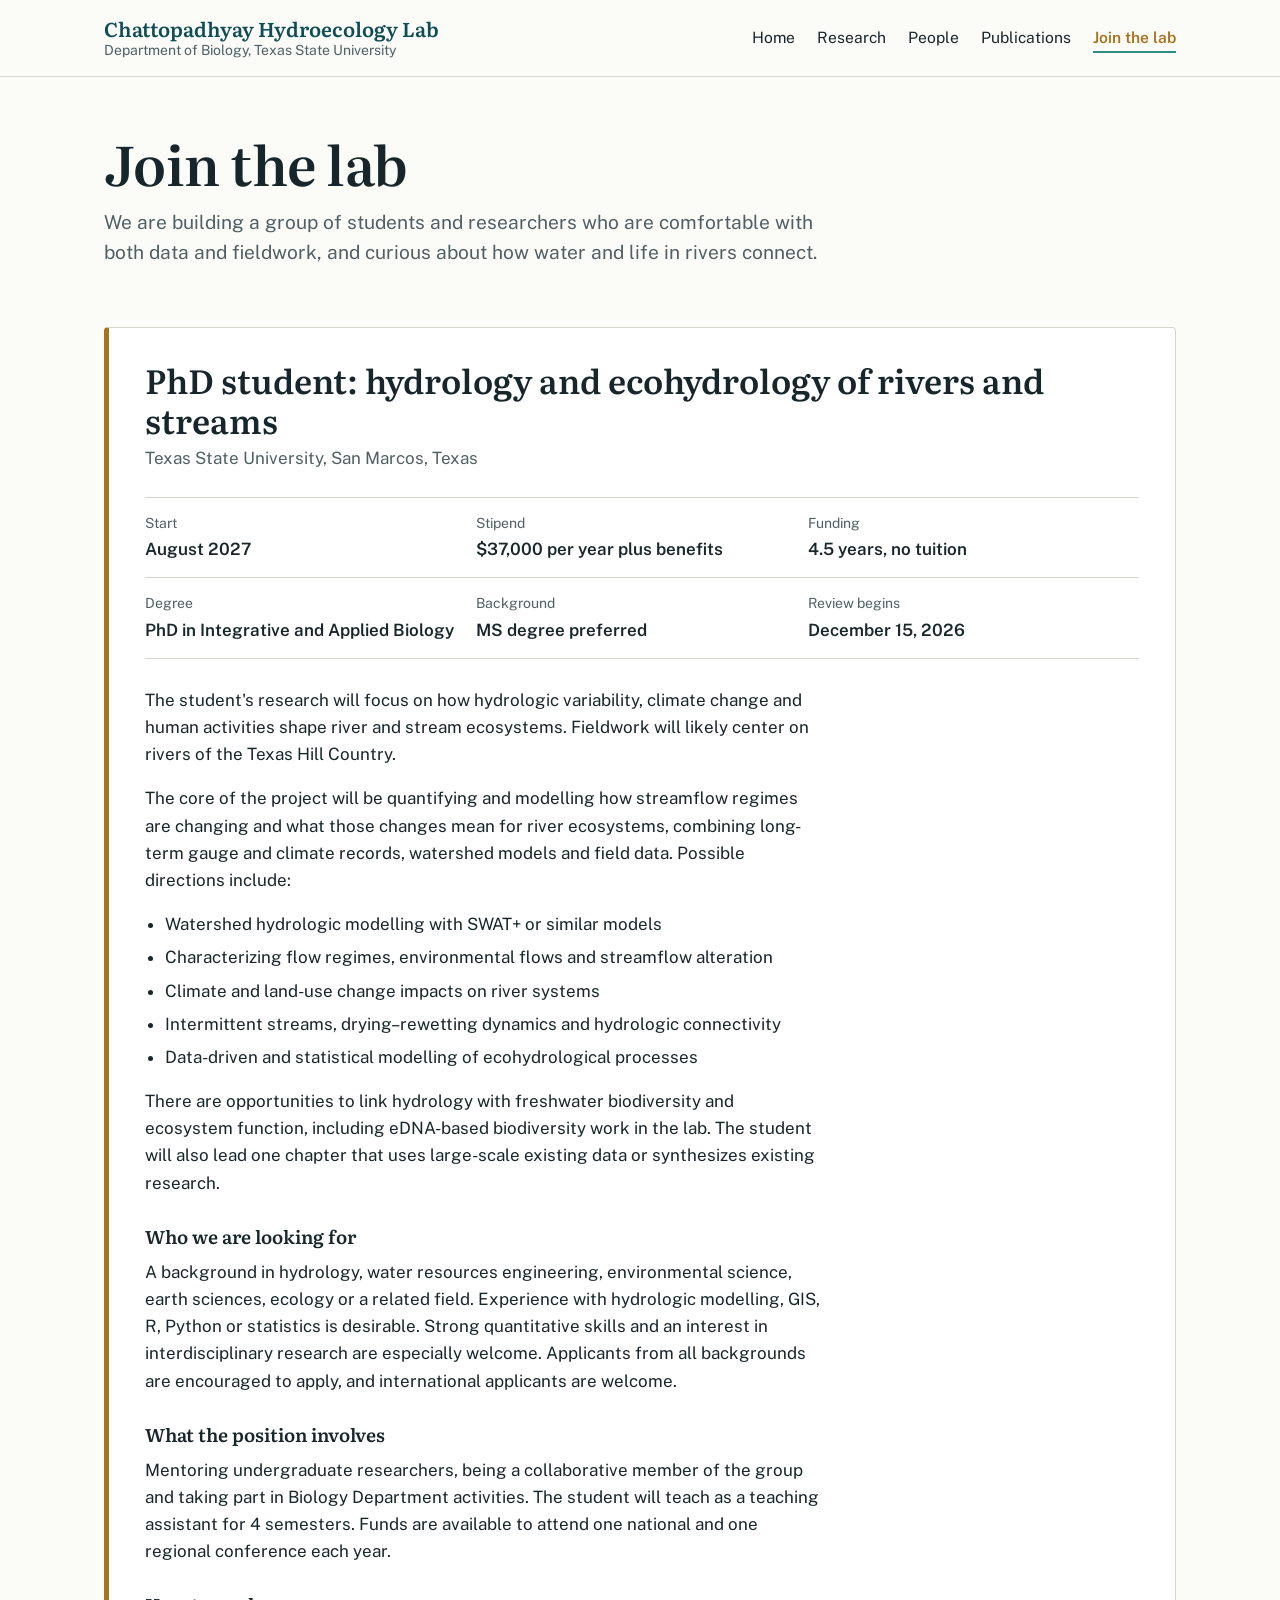
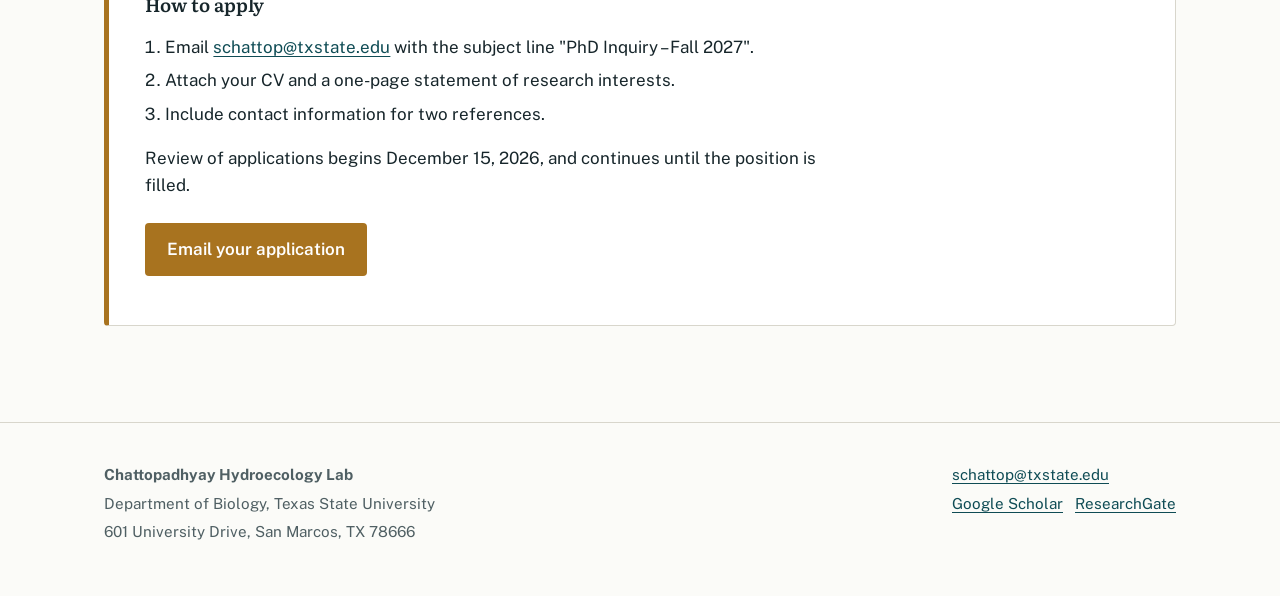
==== join.html @ 28f379bd "Rebuild as multi-page lab website for Texas State Co-Authored-By: Claude Opus 5.5 <noreply@anthropic" ====
<!doctype html>
<html lang="en">
<head>
<meta charset="utf-8">
<meta name="viewport" content="width=device-width, initial-scale=1">
<title>Join the lab | Chattopadhyay Hydroecology Lab</title>
<meta name="description" content="Funded PhD position in hydrology and ecohydrology at Texas State University, starting Fall 2027.">
<link rel="preconnect" href="https://fonts.googleapis.com">
<link rel="preconnect" href="https://fonts.gstatic.com" crossorigin>
<link href="https://fonts.googleapis.com/css2?family=Literata:opsz,wght@7..72,500;7..72,600&family=Public+Sans:wght@400;500;600&display=swap" rel="stylesheet">
<link rel="stylesheet" href="styles.css">
</head>
<body>
<a class="skip" href="#main">Skip to content</a>
<header class="site-header">
  <div class="wrap">
    <a class="wordmark" href="index.html"><strong>Chattopadhyay Hydroecology Lab</strong><span>Department of Biology, Texas State University</span></a>
    <nav aria-label="Main"><ul class="nav"><li><a href="index.html">Home</a></li><li><a href="research.html">Research</a></li><li><a href="people.html">People</a></li><li><a href="publications.html">Publications</a></li><li class="nav-join"><a href="join.html" aria-current="page">Join the lab</a></li></ul></nav>
  </div>
</header>
<main id="main">

<section class="page-head"><div class="wrap">
  <h1>Join the lab</h1>
  <p class="lede">We are building a group of students and researchers who are comfortable with both data and fieldwork, and curious about how water and life in rivers connect.</p>
</div></section>
<section class="section" style="padding-top:32px"><div class="wrap">
  <article class="position" id="phd-2027">
    <h2>PhD student: hydrology and ecohydrology of rivers and streams</h2>
    <p style="color:var(--muted);margin:0">Texas State University, San Marcos, Texas</p>
    <dl class="terms">
      <div><dt>Start</dt><dd>August 2027</dd></div>
      <div><dt>Stipend</dt><dd>$37,000 per year plus benefits</dd></div>
      <div><dt>Funding</dt><dd>4.5 years, no tuition</dd></div>
      <div><dt>Degree</dt><dd>PhD in Integrative and Applied Biology</dd></div>
      <div><dt>Background</dt><dd>MS degree preferred</dd></div>
      <div><dt>Review begins</dt><dd>December 15, 2026</dd></div>
    </dl>
    <div class="prose">
      <p>The student's research will focus on how hydrologic variability, climate change and human activities shape river and stream ecosystems. Fieldwork will likely center on rivers of the Texas Hill Country.</p>
      <p>The core of the project will be quantifying and modelling how streamflow regimes are changing and what those changes mean for river ecosystems, combining long-term gauge and climate records, watershed models and field data. Possible directions include:</p>
      <ul>
        <li>Watershed hydrologic modelling with SWAT+ or similar models</li>
        <li>Characterizing flow regimes, environmental flows and streamflow alteration</li>
        <li>Climate and land-use change impacts on river systems</li>
        <li>Intermittent streams, drying–rewetting dynamics and hydrologic connectivity</li>
        <li>Data-driven and statistical modelling of ecohydrological processes</li>
      </ul>
      <p>There are opportunities to link hydrology with freshwater biodiversity and ecosystem function, including eDNA-based biodiversity work in the lab. The student will also lead one chapter that uses large-scale existing data or synthesizes existing research.</p>
      <h3>Who we are looking for</h3>
      <p>A background in hydrology, water resources engineering, environmental science, earth sciences, ecology or a related field. Experience with hydrologic modelling, GIS, R, Python or statistics is desirable. Strong quantitative skills and an interest in interdisciplinary research are especially welcome. Applicants from all backgrounds are encouraged to apply, and international applicants are welcome.</p>
      <h3>What the position involves</h3>
      <p>Mentoring undergraduate researchers, being a collaborative member of the group and taking part in Biology Department activities. The student will teach as a teaching assistant for 4 semesters. Funds are available to attend one national and one regional conference each year.</p>
      <h3>How to apply</h3>
      <ol>
        <li>Email <a href="mailto:schattop@txstate.edu?subject=PhD%20Inquiry%20%E2%80%93%20Fall%202027">schattop@txstate.edu</a> with the subject line "PhD Inquiry – Fall 2027".</li>
        <li>Attach your CV and a one-page statement of research interests.</li>
        <li>Include contact information for two references.</li>
      </ol>
      <p>Review of applications begins December 15, 2026, and continues until the position is filled.</p>
      <p style="margin-top:24px"><a class="button" href="mailto:schattop@txstate.edu?subject=PhD%20Inquiry%20%E2%80%93%20Fall%202027">Email your application</a></p>
    </div>
  </article>
</div></section>

</main>
<footer class="site-footer">
  <div class="wrap">
    <div>
      <p><strong>Chattopadhyay Hydroecology Lab</strong></p>
      <p>Department of Biology, Texas State University</p>
      <p>601 University Drive, San Marcos, TX 78666</p>
    </div>
    <div>
      <p><a href="mailto:schattop@txstate.edu">schattop@txstate.edu</a></p>
      <p><a href="https://scholar.google.com/citations?user=seiX7_MAAAAJ&amp;hl=en">Google Scholar</a> &nbsp; <a href="https://www.researchgate.net/profile/Somsubhra-Chattopadhyay">ResearchGate</a></p>
    </div>
  </div>
</footer>
</body>
</html>
---- styles.css ----
:root {
  --paper: #fbfbf8;
  --ink: #17262b;
  --muted: #4f5f63;
  --river: #0f4c55;
  --jade: #2e8c80;
  --stone: #d8d6cc;
  --ochre: #a8731f;
  --wash: #eef3f1;
  --serif: "Literata", Georgia, serif;
  --sans: "Public Sans", system-ui, sans-serif;
  --wrap: 1120px;
}

* { box-sizing: border-box; }
html { -webkit-text-size-adjust: 100%; }
body {
  margin: 0;
  background: var(--paper);
  color: var(--ink);
  font: 400 1.0625rem/1.6 var(--sans);
}
img { max-width: 100%; display: block; }
a { color: var(--river); text-underline-offset: 3px; text-decoration-thickness: 1px; }
a:hover { color: var(--jade); }
:focus-visible { outline: 3px solid var(--jade); outline-offset: 3px; border-radius: 2px; }

.wrap { max-width: var(--wrap); margin: 0 auto; padding: 0 24px; }
.skip { position: absolute; left: -999px; }
.skip:focus { left: 16px; top: 12px; background: #fff; padding: 8px 12px; z-index: 10; }

/* Header */
.site-header { border-bottom: 1px solid var(--stone); }
.site-header .wrap { display: flex; align-items: center; justify-content: space-between; gap: 24px; min-height: 76px; flex-wrap: wrap; padding-top: 10px; padding-bottom: 10px; }
.wordmark { text-decoration: none; color: var(--ink); line-height: 1.15; }
.wordmark strong { display: block; font: 600 1.25rem/1.15 var(--serif); color: var(--river); }
.wordmark span { font-size: .875rem; color: var(--muted); }
.nav { display: flex; gap: 4px 22px; flex-wrap: wrap; list-style: none; margin: 0; padding: 0; }
.nav a { text-decoration: none; color: var(--ink); font-size: .975rem; padding: 4px 0; border-bottom: 2px solid transparent; }
.nav a:hover { color: var(--river); border-bottom-color: var(--stone); }
.nav a[aria-current="page"] { color: var(--river); border-bottom-color: var(--jade); }
.nav .nav-join a { color: var(--ochre); font-weight: 600; }

/* Type */
h1, h2, h3 { font-family: var(--serif); font-weight: 600; color: var(--ink); margin: 0; }
h1 { font-size: clamp(2.1rem, 4.4vw, 3.4rem); line-height: 1.12; letter-spacing: -0.01em; }
h2 { font-size: clamp(1.6rem, 2.6vw, 2.1rem); line-height: 1.2; }
h3 { font-size: 1.3rem; line-height: 1.3; }
p { margin: 0 0 1em; }
.lede { font-size: 1.2rem; line-height: 1.55; color: var(--muted); max-width: 60ch; }
.prose { max-width: 68ch; }

/* Hero */
.hero { padding: 64px 0 0; }
.hero h1 { max-width: 20ch; margin-bottom: 20px; }
.hydro { margin-top: 40px; position: relative; }
.hydro svg { width: 100%; height: auto; display: block; overflow: visible; }
.hydro .flow { fill: none; stroke: var(--river); stroke-width: 2.4; stroke-linejoin: round; }
.hydro .dry { fill: none; stroke: var(--ochre); stroke-width: 2.4; stroke-dasharray: 2 6; stroke-linecap: round; }
.hydro .bed { stroke: var(--stone); stroke-width: 1; }
.hydro text { font: 500 13px var(--sans); fill: var(--muted); }
.hydro .t-dry { fill: var(--ochre); }
.hydro-caption { font-size: .85rem; color: var(--muted); margin: 10px 0 0; }

@media (prefers-reduced-motion: no-preference) {
  .hydro .draw { stroke-dasharray: var(--len); stroke-dashoffset: var(--len); animation: draw 2.6s cubic-bezier(.4,.1,.3,1) forwards; }
  .hydro .draw.d2 { animation-delay: 1.9s; animation-duration: .9s; }
  .hydro .draw.d3 { animation-delay: 2.6s; animation-duration: 1.1s; }
  .hydro .dry { opacity: 0; animation: fade .6s 1.9s forwards; }
  @keyframes draw { to { stroke-dashoffset: 0; } }
  @keyframes fade { to { opacity: 1; } }
}

/* Sections */
.section { padding: 72px 0; }
.section + .section { border-top: 1px solid var(--stone); }
.section-head { display: grid; grid-template-columns: 1fr; gap: 12px; margin-bottom: 36px; }
.section-head p { color: var(--muted); max-width: 62ch; margin: 0; }

.themes { display: grid; grid-template-columns: repeat(2, minmax(0, 1fr)); gap: 40px 56px; }
.theme { border-top: 3px solid var(--river); padding-top: 18px; }
.theme:nth-child(2) { border-top-color: var(--ochre); }
.theme:nth-child(3) { border-top-color: var(--jade); }
.theme:nth-child(4) { border-top-color: var(--muted); }
.theme h3 { margin-bottom: 10px; }
.theme p { color: var(--muted); margin: 0; }
.theme ul { color: var(--muted); padding-left: 1.1em; margin: 12px 0 0; }
.theme li { margin-bottom: 4px; }

.feature { display: grid; grid-template-columns: 1.1fr 1fr; gap: 56px; align-items: start; }
.facts { list-style: none; margin: 0; padding: 0; border-top: 1px solid var(--stone); }
.facts li { padding: 14px 0; border-bottom: 1px solid var(--stone); display: grid; grid-template-columns: 9.5em 1fr; gap: 16px; }
.facts b { font-weight: 600; color: var(--river); }

.join-band { background: var(--river); color: #e9f2f0; }
.join-band .wrap { padding-top: 56px; padding-bottom: 56px; display: grid; grid-template-columns: 1.4fr 1fr; gap: 40px; align-items: center; }
.join-band h2 { color: #fff; margin-bottom: 12px; }
.join-band p { margin: 0; max-width: 56ch; }
.button { display: inline-block; background: var(--ochre); color: #fff; text-decoration: none; font-weight: 600; padding: 13px 22px; border-radius: 4px; }
.button:hover { background: #8f611a; color: #fff; }
.button.ghost { background: transparent; color: var(--river); border: 1.5px solid var(--river); }
.button.ghost:hover { background: var(--wash); color: var(--river); }
.join-band .actions { justify-self: end; }

/* People */
.person { display: grid; grid-template-columns: 220px 1fr; gap: 40px; padding: 40px 0; border-bottom: 1px solid var(--stone); }
.person:first-of-type { padding-top: 0; }
.person img, .person .placeholder { width: 220px; height: 220px; object-fit: cover; border-radius: 4px; }
.placeholder { background: var(--wash); display: grid; place-items: center; font: 600 3rem var(--serif); color: var(--jade); }
.person .role { color: var(--jade); font-weight: 600; margin: 4px 0 14px; }
.person .links { font-size: .95rem; }
.person .links a { margin-right: 16px; }
.mini-people { display: flex; gap: 36px; flex-wrap: wrap; }
.mini { display: flex; gap: 16px; align-items: center; text-decoration: none; color: var(--ink); }
.mini img, .mini .placeholder { width: 72px; height: 72px; border-radius: 50%; object-fit: cover; font-size: 1.4rem; }
.mini strong { display: block; }
.mini span { color: var(--muted); font-size: .95rem; }

/* Publications */
.pubs-year { display: grid; grid-template-columns: 6rem 1fr; gap: 24px; padding: 22px 0; border-top: 1px solid var(--stone); }
.pubs-year h2 { font-size: 1.4rem; color: var(--river); }
.pubs-year ol { list-style: none; margin: 0; padding: 0; }
.pubs-year li { margin-bottom: 16px; max-width: 78ch; }
.pubs-year li:last-child { margin-bottom: 0; }
.pubs-year .title { font-weight: 600; }
.pubs-year em { color: var(--muted); }
.me { text-decoration: underline; text-decoration-color: var(--jade); text-decoration-thickness: 2px; text-underline-offset: 3px; }

/* Join page */
.position { border: 1px solid var(--stone); border-left: 5px solid var(--ochre); background: #fff; padding: 32px 36px; border-radius: 4px; }
.position h2 { margin-bottom: 6px; }
.terms { display: grid; grid-template-columns: repeat(3, minmax(0, 1fr)); gap: 0; margin: 24px 0 28px; border-top: 1px solid var(--stone); }
.terms div { padding: 14px 16px 14px 0; border-bottom: 1px solid var(--stone); }
.terms dt { font-size: .875rem; color: var(--muted); }
.terms dd { margin: 2px 0 0; font-weight: 600; }
.position h3 { margin: 28px 0 10px; font-size: 1.15rem; }
.position ul, .position ol { padding-left: 1.2em; max-width: 70ch; }
.position li { margin-bottom: 6px; }

.page-head { padding: 56px 0 8px; }
.page-head h1 { margin-bottom: 14px; }

/* Footer */
.site-footer { border-top: 1px solid var(--stone); padding: 40px 0 48px; color: var(--muted); font-size: .95rem; margin-top: 24px; }
.site-footer .wrap { display: flex; justify-content: space-between; gap: 24px; flex-wrap: wrap; }
.site-footer p { margin: 0 0 4px; }

@media (max-width: 860px) {
  .themes, .feature, .join-band .wrap { grid-template-columns: 1fr; gap: 32px; }
  .join-band .actions { justify-self: start; }
  .person { grid-template-columns: 1fr; gap: 20px; }
  .person img, .person .placeholder { width: 160px; height: 160px; }
  .terms { grid-template-columns: 1fr 1fr; }
  .pubs-year { grid-template-columns: 1fr; gap: 8px; }
  .facts li { grid-template-columns: 1fr; gap: 2px; }
  .hydro text { font-size: 24px; }
  .hydro .flow, .hydro .dry { stroke-width: 3.5; }
}
@media (max-width: 520px) {
  body { font-size: 1rem; }
  .wrap { padding: 0 16px; }
  .hero { padding-top: 40px; }
  .section { padding: 52px 0; }
  .position { padding: 24px 20px; }
  .terms { grid-template-columns: 1fr; }
  .hydro .t-hide { display: none; }
  .hydro text { font-size: 40px; }
  .hydro .flow, .hydro .dry { stroke-width: 5; }
  .hydro svg { overflow: visible; margin-top: 24px; }
}
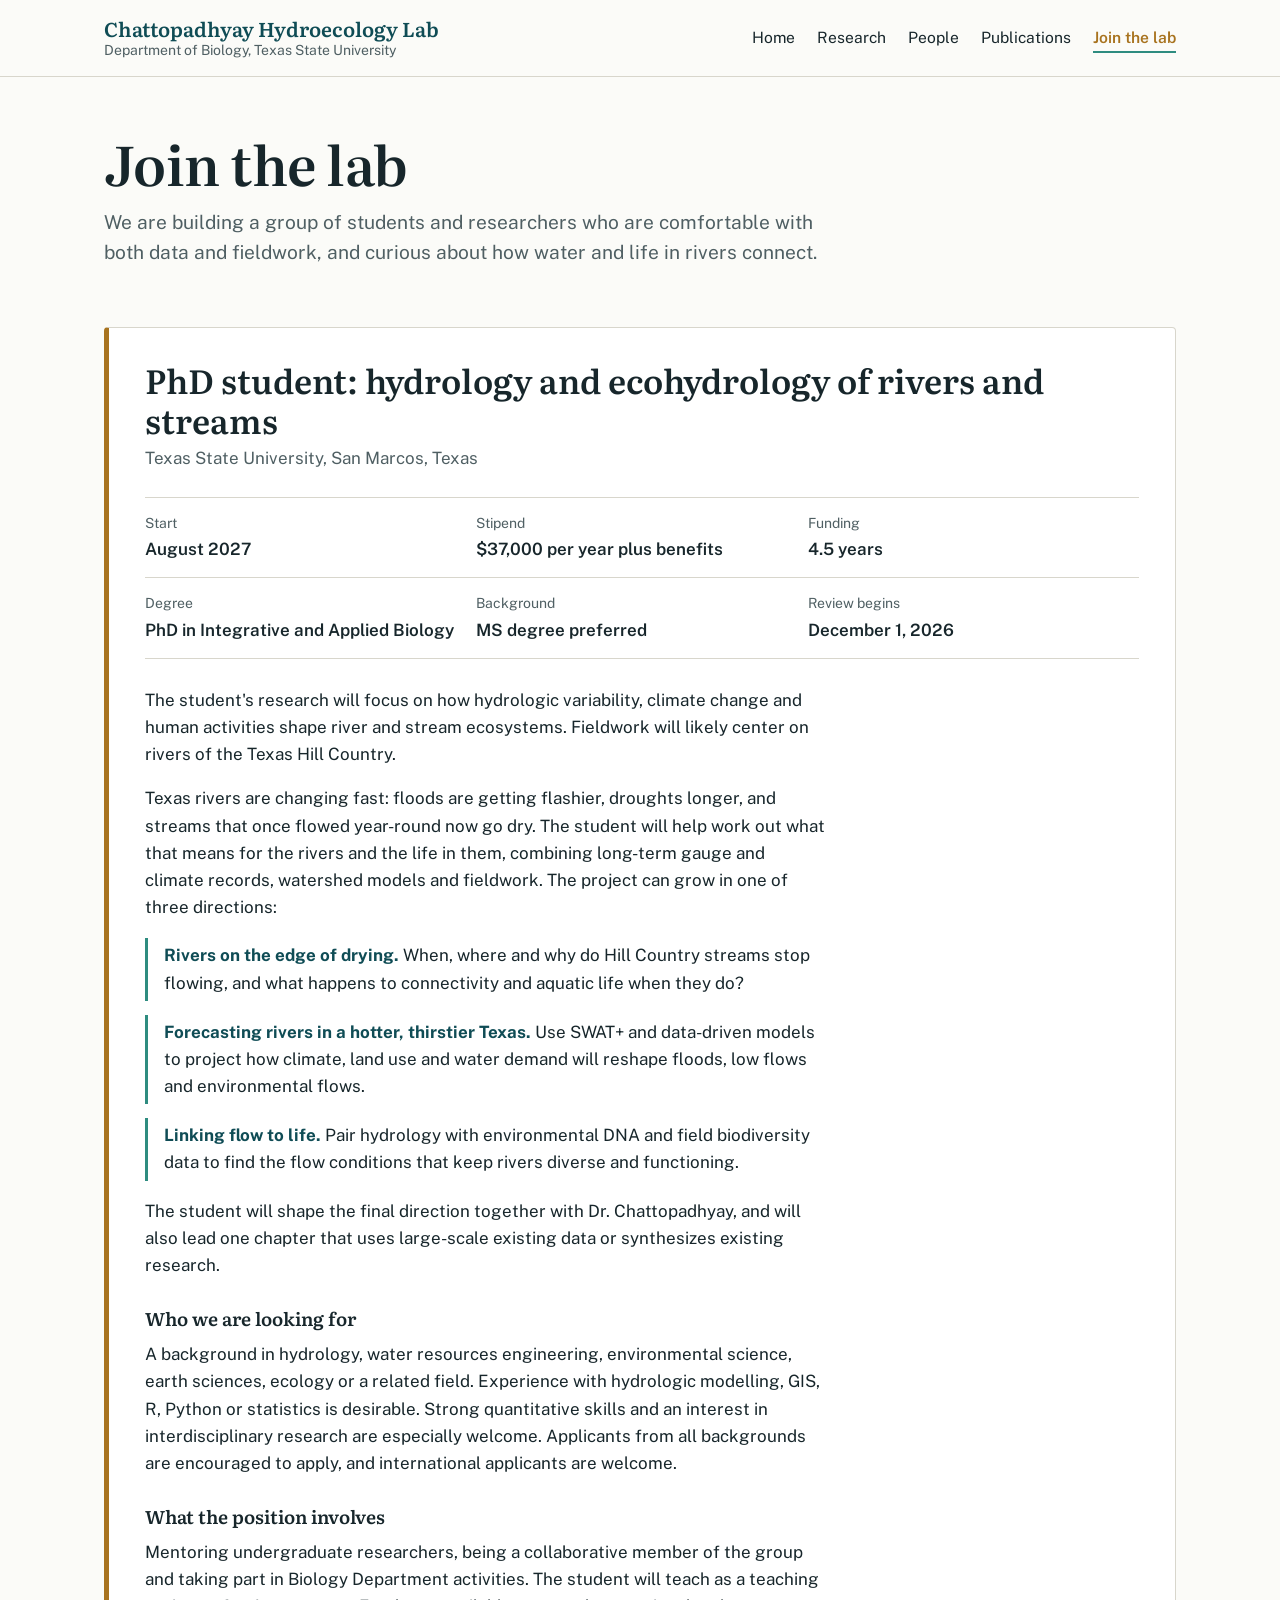
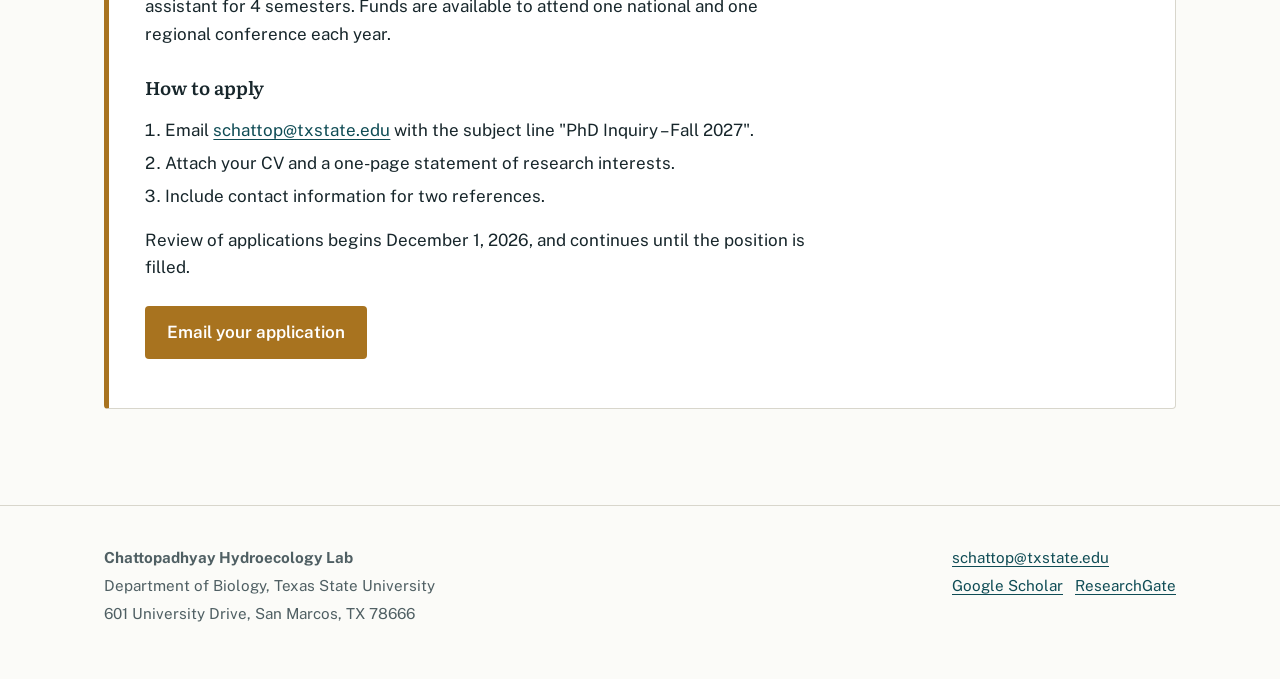
==== commit 975989b1: "PhD ad: three research directions, review date Dec 1, drop tuition line Co-Authored-By: Claude Opus " ====
--- a/join.html
+++ b/join.html
@@ -31,22 +31,20 @@
     <dl class="terms">
       <div><dt>Start</dt><dd>August 2027</dd></div>
       <div><dt>Stipend</dt><dd>$37,000 per year plus benefits</dd></div>
-      <div><dt>Funding</dt><dd>4.5 years, no tuition</dd></div>
+      <div><dt>Funding</dt><dd>4.5 years</dd></div>
       <div><dt>Degree</dt><dd>PhD in Integrative and Applied Biology</dd></div>
       <div><dt>Background</dt><dd>MS degree preferred</dd></div>
-      <div><dt>Review begins</dt><dd>December 15, 2026</dd></div>
+      <div><dt>Review begins</dt><dd>December 1, 2026</dd></div>
     </dl>
     <div class="prose">
       <p>The student's research will focus on how hydrologic variability, climate change and human activities shape river and stream ecosystems. Fieldwork will likely center on rivers of the Texas Hill Country.</p>
-      <p>The core of the project will be quantifying and modelling how streamflow regimes are changing and what those changes mean for river ecosystems, combining long-term gauge and climate records, watershed models and field data. Possible directions include:</p>
-      <ul>
-        <li>Watershed hydrologic modelling with SWAT+ or similar models</li>
-        <li>Characterizing flow regimes, environmental flows and streamflow alteration</li>
-        <li>Climate and land-use change impacts on river systems</li>
-        <li>Intermittent streams, drying–rewetting dynamics and hydrologic connectivity</li>
-        <li>Data-driven and statistical modelling of ecohydrological processes</li>
+      <p>Texas rivers are changing fast: floods are getting flashier, droughts longer, and streams that once flowed year-round now go dry. The student will help work out what that means for the rivers and the life in them, combining long-term gauge and climate records, watershed models and fieldwork. The project can grow in one of three directions:</p>
+      <ul class="directions">
+        <li><strong>Rivers on the edge of drying.</strong> When, where and why do Hill Country streams stop flowing, and what happens to connectivity and aquatic life when they do?</li>
+        <li><strong>Forecasting rivers in a hotter, thirstier Texas.</strong> Use SWAT+ and data-driven models to project how climate, land use and water demand will reshape floods, low flows and environmental flows.</li>
+        <li><strong>Linking flow to life.</strong> Pair hydrology with environmental DNA and field biodiversity data to find the flow conditions that keep rivers diverse and functioning.</li>
       </ul>
-      <p>There are opportunities to link hydrology with freshwater biodiversity and ecosystem function, including eDNA-based biodiversity work in the lab. The student will also lead one chapter that uses large-scale existing data or synthesizes existing research.</p>
+      <p>The student will shape the final direction together with Dr. Chattopadhyay, and will also lead one chapter that uses large-scale existing data or synthesizes existing research.</p>
       <h3>Who we are looking for</h3>
       <p>A background in hydrology, water resources engineering, environmental science, earth sciences, ecology or a related field. Experience with hydrologic modelling, GIS, R, Python or statistics is desirable. Strong quantitative skills and an interest in interdisciplinary research are especially welcome. Applicants from all backgrounds are encouraged to apply, and international applicants are welcome.</p>
       <h3>What the position involves</h3>
@@ -57,7 +55,7 @@
         <li>Attach your CV and a one-page statement of research interests.</li>
         <li>Include contact information for two references.</li>
       </ol>
-      <p>Review of applications begins December 15, 2026, and continues until the position is filled.</p>
+      <p>Review of applications begins December 1, 2026, and continues until the position is filled.</p>
       <p style="margin-top:24px"><a class="button" href="mailto:schattop@txstate.edu?subject=PhD%20Inquiry%20%E2%80%93%20Fall%202027">Email your application</a></p>
     </div>
   </article>
--- a/styles.css
+++ b/styles.css
@@ -168,3 +168,25 @@
   .hydro .flow, .hydro .dry { stroke-width: 5; }
   .hydro svg { overflow: visible; margin-top: 24px; }
 }
+
+/* Research questions */
+.questions { list-style: none; counter-reset: q; margin: 0; padding: 0; max-width: 72ch; }
+.questions li { counter-increment: q; display: grid; grid-template-columns: 3rem 1fr; gap: 8px; padding: 22px 0; border-top: 1px solid var(--stone); font: 500 1.25rem/1.5 var(--serif); }
+.questions li::before { content: counter(q); font: 600 1.6rem/1.2 var(--serif); color: var(--jade); }
+@media (max-width: 520px) { .questions li { font-size: 1.1rem; grid-template-columns: 2.2rem 1fr; } }
+
+/* Research figures */
+.figs { display: grid; grid-template-columns: 1fr 1.15fr 1.3fr; gap: 32px; align-items: start; }
+.figs figure { margin: 0; }
+.figs img { width: 100%; height: auto; border-radius: 4px; }
+.fig-pair img + img { margin-top: 6px; }
+.fig-diagram img { border: 1px solid var(--stone); background: #fff; padding: 10px; max-width: 420px; }
+.figs figcaption { font-size: .9rem; line-height: 1.5; color: var(--muted); margin-top: 10px; max-width: 46ch; }
+@media (max-width: 860px) { .figs { grid-template-columns: 1fr; gap: 36px; } .figs figure { max-width: 560px; } }
+
+/* Portrait crops keep faces in frame */
+.person img, .mini img { object-position: center top; }
+
+.directions { list-style: none; padding-left: 0 !important; }
+.directions li { border-left: 3px solid var(--jade); padding: 4px 0 4px 16px; margin-bottom: 14px !important; }
+.directions strong { color: var(--river); }
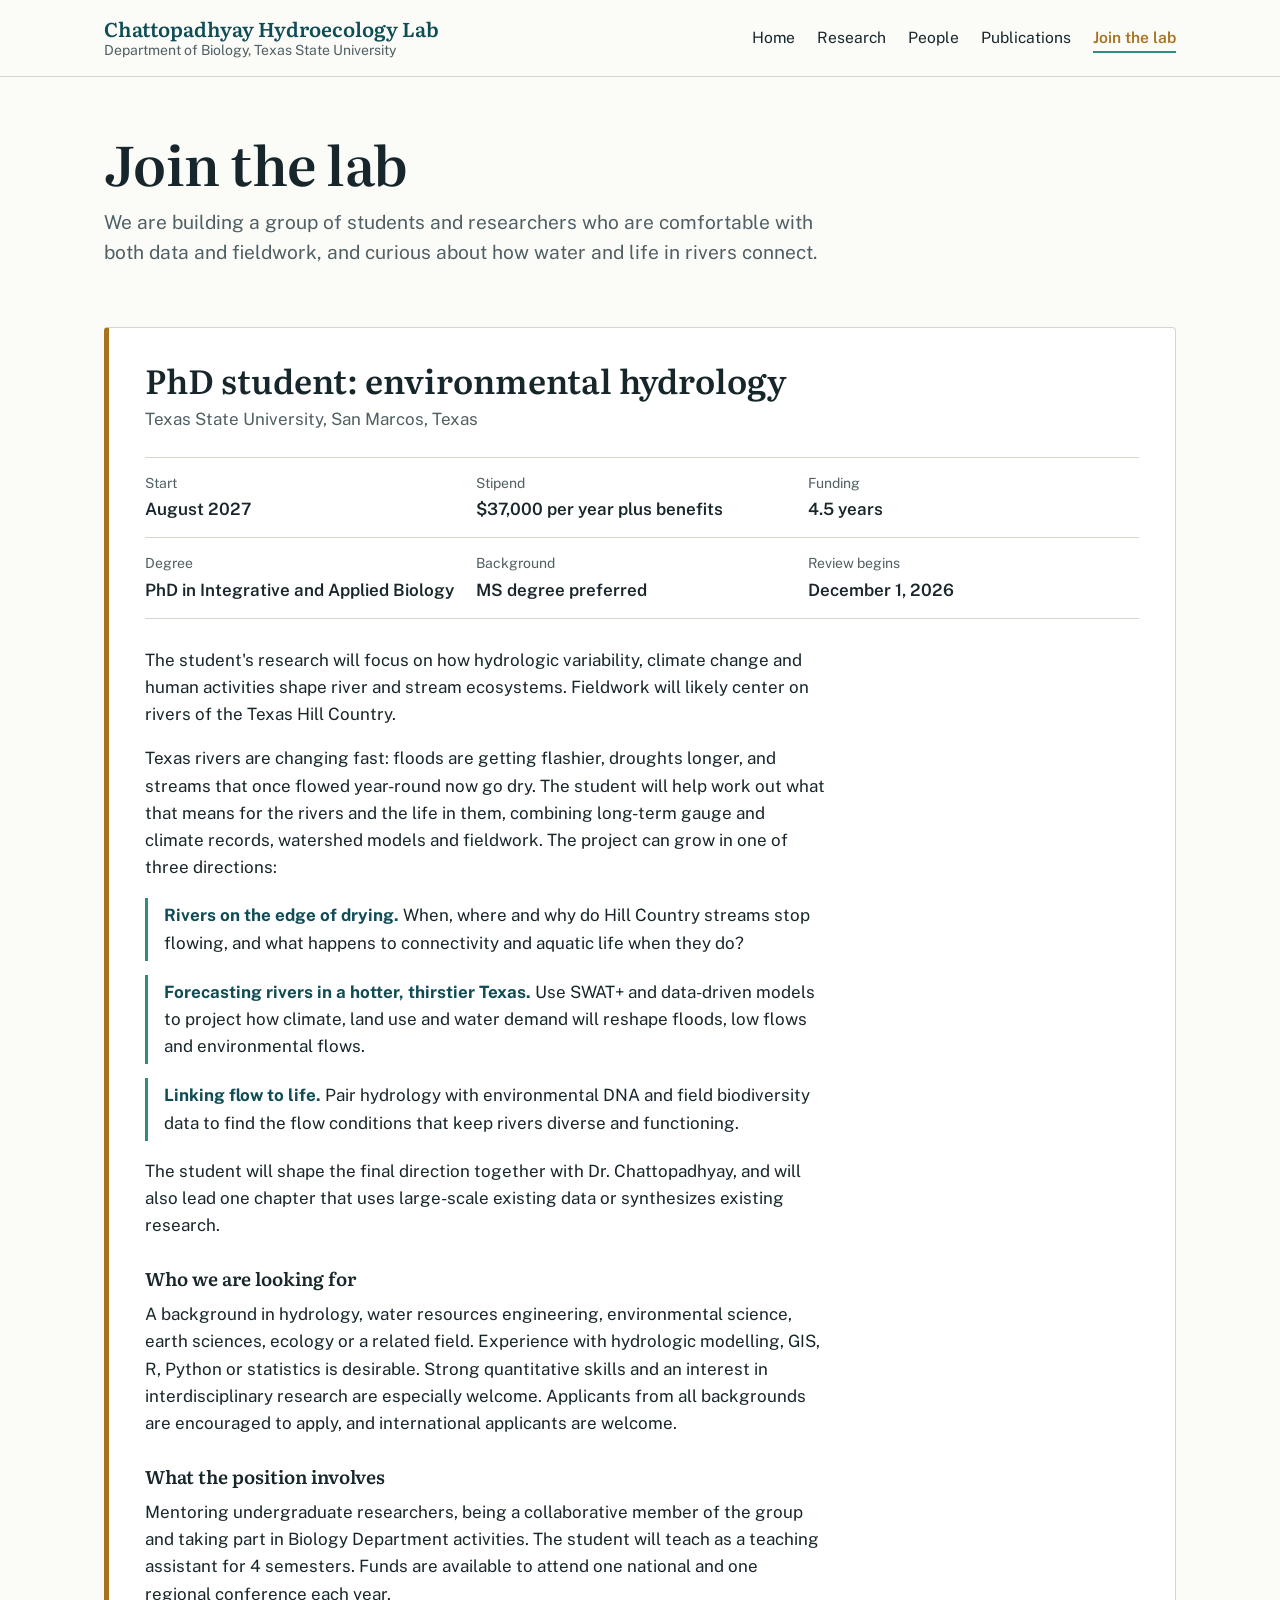
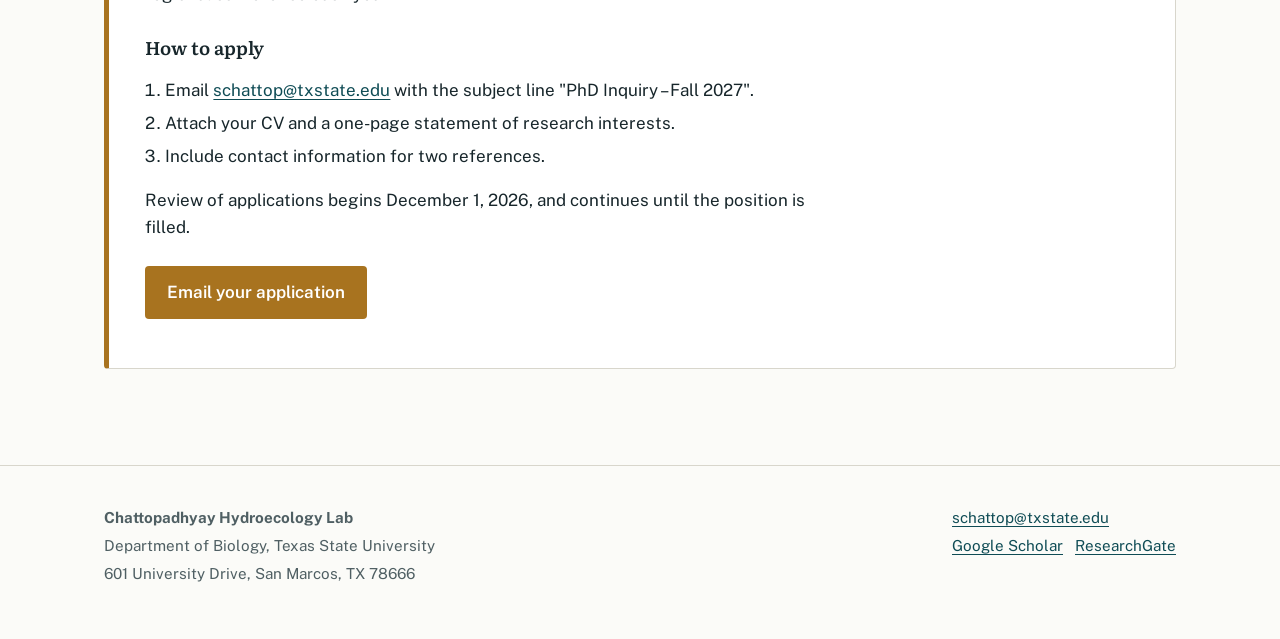
==== commit 2abd61d2: "Retitle PhD position as environmental hydrology Co-Authored-By: Claude Opus 5.5 <noreply@anthropic.c" ====
--- a/join.html
+++ b/join.html
@@ -3,8 +3,15 @@
 <head>
 <meta charset="utf-8">
 <meta name="viewport" content="width=device-width, initial-scale=1">
-<title>Join the lab | Chattopadhyay Hydroecology Lab</title>
-<meta name="description" content="Funded PhD position in hydrology and ecohydrology at Texas State University, starting Fall 2027.">
+<title>PhD position Fall 2027 | Chattopadhyay Hydroecology Lab | Texas State University</title>
+<meta name="description" content="Funded PhD position in environmental hydrology at Texas State University, starting Fall 2027.">
+<link rel="canonical" href="https://schatteco.github.io/chattopadhyayhydroecologylab/join.html">
+<meta property="og:type" content="website">
+<meta property="og:title" content="PhD position Fall 2027 | Chattopadhyay Hydroecology Lab | Texas State University">
+<meta property="og:description" content="Funded PhD position in environmental hydrology at Texas State University, starting Fall 2027.">
+<meta property="og:url" content="https://schatteco.github.io/chattopadhyayhydroecologylab/join.html">
+<meta property="og:image" content="https://schatteco.github.io/chattopadhyayhydroecologylab/img/som.jpg">
+
 <link rel="preconnect" href="https://fonts.googleapis.com">
 <link rel="preconnect" href="https://fonts.gstatic.com" crossorigin>
 <link href="https://fonts.googleapis.com/css2?family=Literata:opsz,wght@7..72,500;7..72,600&family=Public+Sans:wght@400;500;600&display=swap" rel="stylesheet">
@@ -26,7 +33,7 @@
 </div></section>
 <section class="section" style="padding-top:32px"><div class="wrap">
   <article class="position" id="phd-2027">
-    <h2>PhD student: hydrology and ecohydrology of rivers and streams</h2>
+    <h2>PhD student: environmental hydrology</h2>
     <p style="color:var(--muted);margin:0">Texas State University, San Marcos, Texas</p>
     <dl class="terms">
       <div><dt>Start</dt><dd>August 2027</dd></div>
--- a/styles.css
+++ b/styles.css
@@ -190,3 +190,11 @@
 .directions { list-style: none; padding-left: 0 !important; }
 .directions li { border-left: 3px solid var(--jade); padding: 4px 0 4px 16px; margin-bottom: 14px !important; }
 .directions strong { color: var(--river); }
+
+/* Field photos */
+.photo-band { margin: 56px 0 0; }
+.photo-band img { width: 100%; height: clamp(260px, 42vw, 560px); object-fit: cover; object-position: center 60%; }
+.photo-band figcaption { font-size: .85rem; color: var(--muted); padding-top: 10px; }
+.side-photo { margin: 0; }
+.side-photo img { width: 100%; max-width: 460px; border-radius: 4px; }
+.side-photo figcaption { font-size: .9rem; color: var(--muted); margin-top: 10px; }
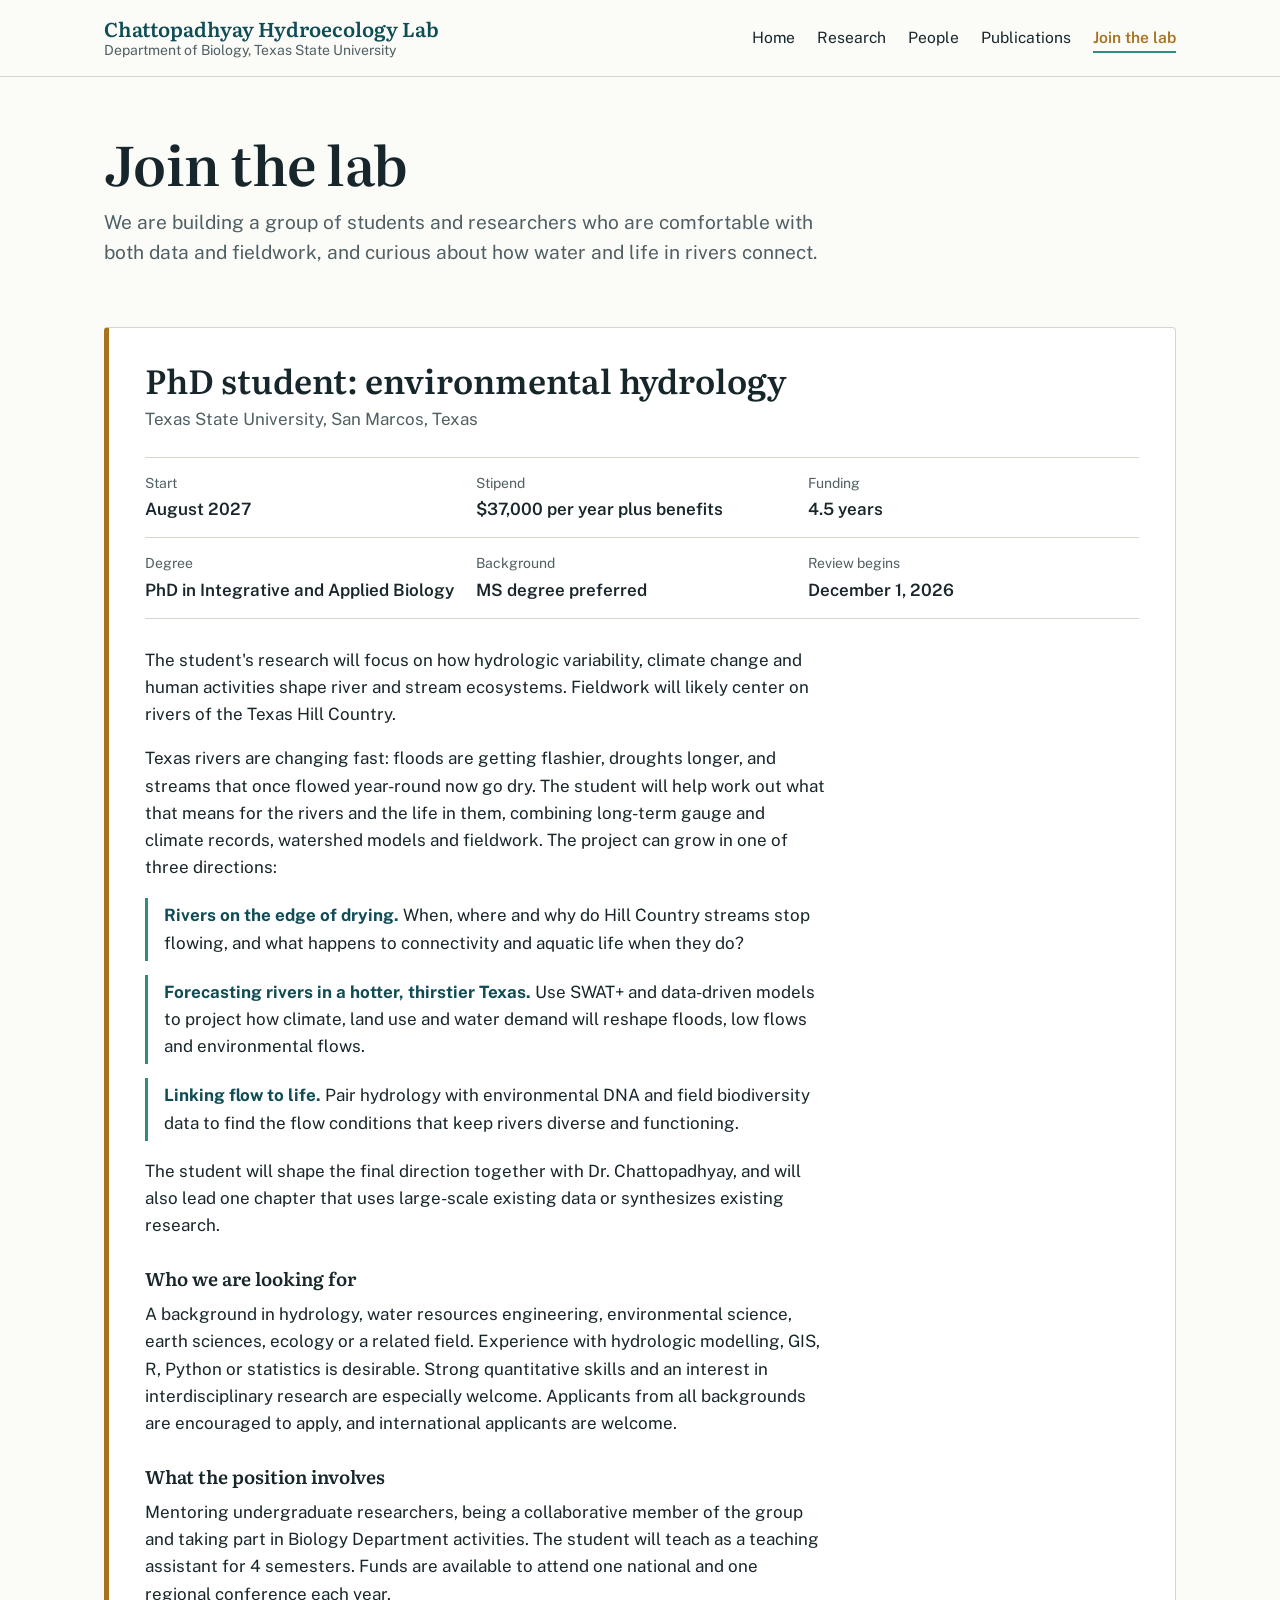
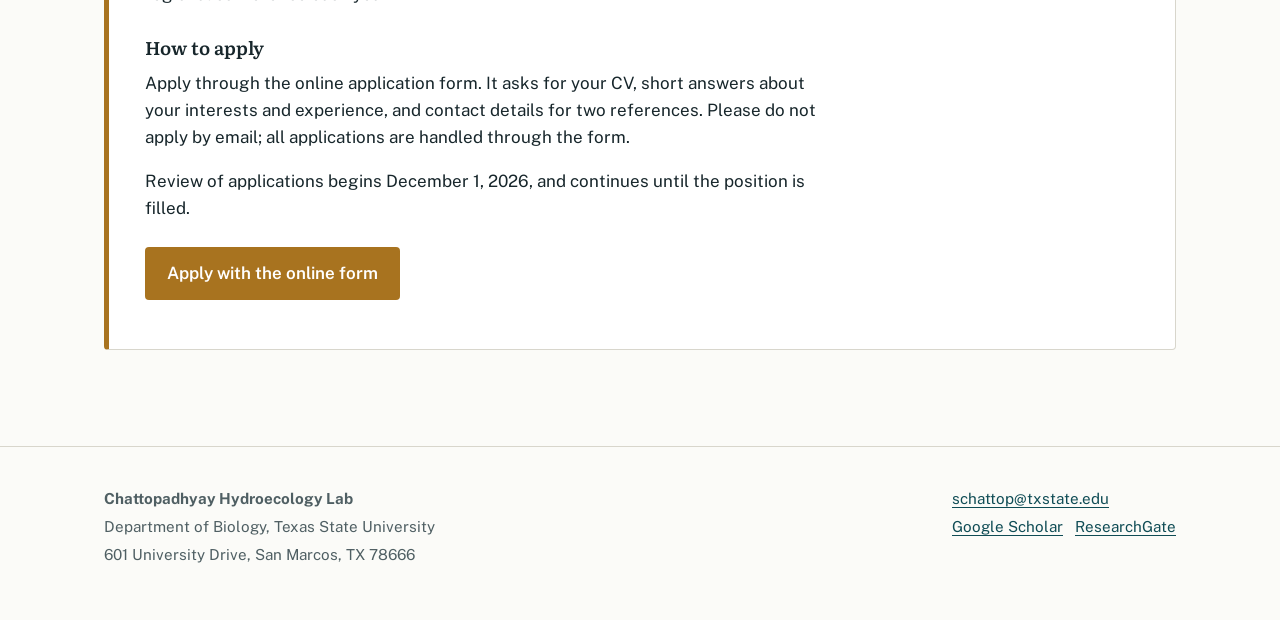
==== commit ffccae5f: "Join page: apply via online form instead of email Co-Authored-By: Claude Opus 5.5 <noreply@anthropic" ====
--- a/join.html
+++ b/join.html
@@ -57,13 +57,9 @@
       <h3>What the position involves</h3>
       <p>Mentoring undergraduate researchers, being a collaborative member of the group and taking part in Biology Department activities. The student will teach as a teaching assistant for 4 semesters. Funds are available to attend one national and one regional conference each year.</p>
       <h3>How to apply</h3>
-      <ol>
-        <li>Email <a href="mailto:schattop@txstate.edu?subject=PhD%20Inquiry%20%E2%80%93%20Fall%202027">schattop@txstate.edu</a> with the subject line "PhD Inquiry – Fall 2027".</li>
-        <li>Attach your CV and a one-page statement of research interests.</li>
-        <li>Include contact information for two references.</li>
-      </ol>
+      <p>Apply through the online application form. It asks for your CV, short answers about your interests and experience, and contact details for two references. Please do not apply by email; all applications are handled through the form.</p>
       <p>Review of applications begins December 1, 2026, and continues until the position is filled.</p>
-      <p style="margin-top:24px"><a class="button" href="mailto:schattop@txstate.edu?subject=PhD%20Inquiry%20%E2%80%93%20Fall%202027">Email your application</a></p>
+      <p style="margin-top:24px"><a class="button" href="https://forms.gle/Pwr1TUGtZWYrvX5DA">Apply with the online form</a></p>
     </div>
   </article>
 </div></section>
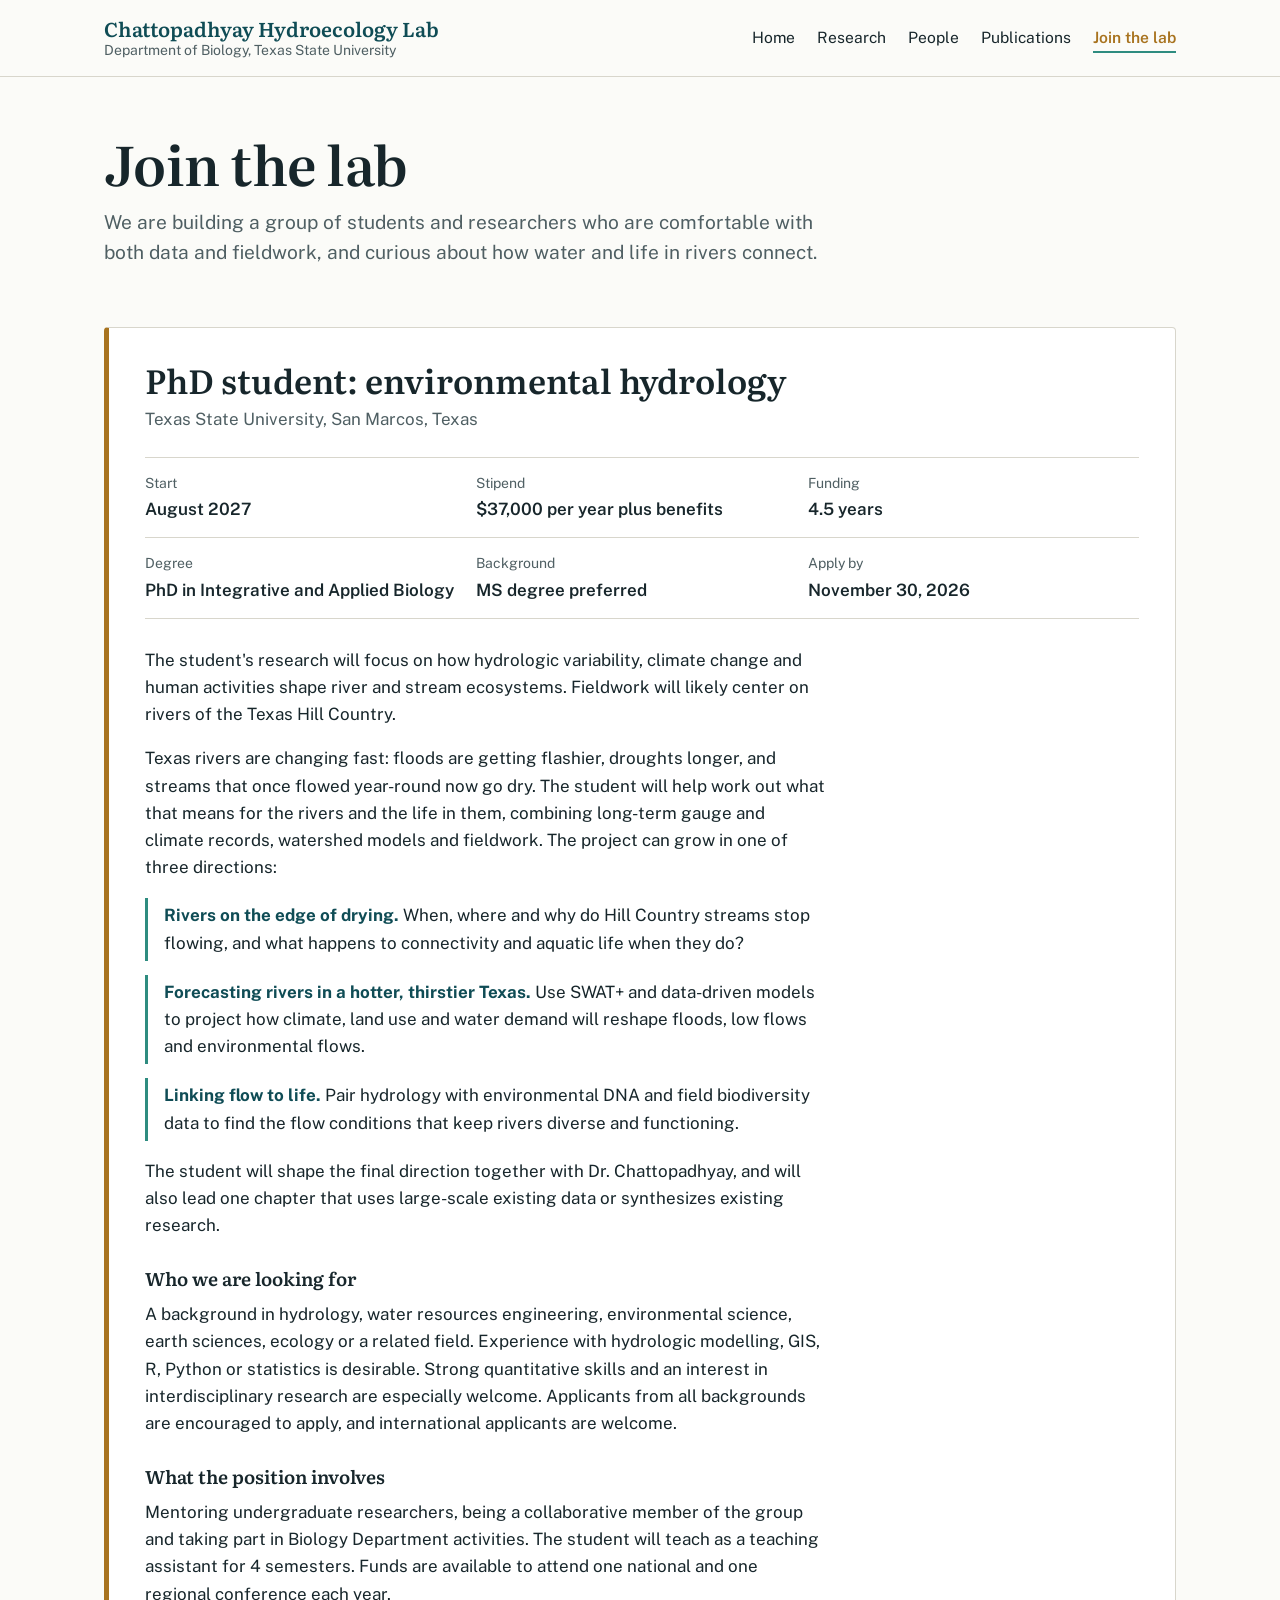
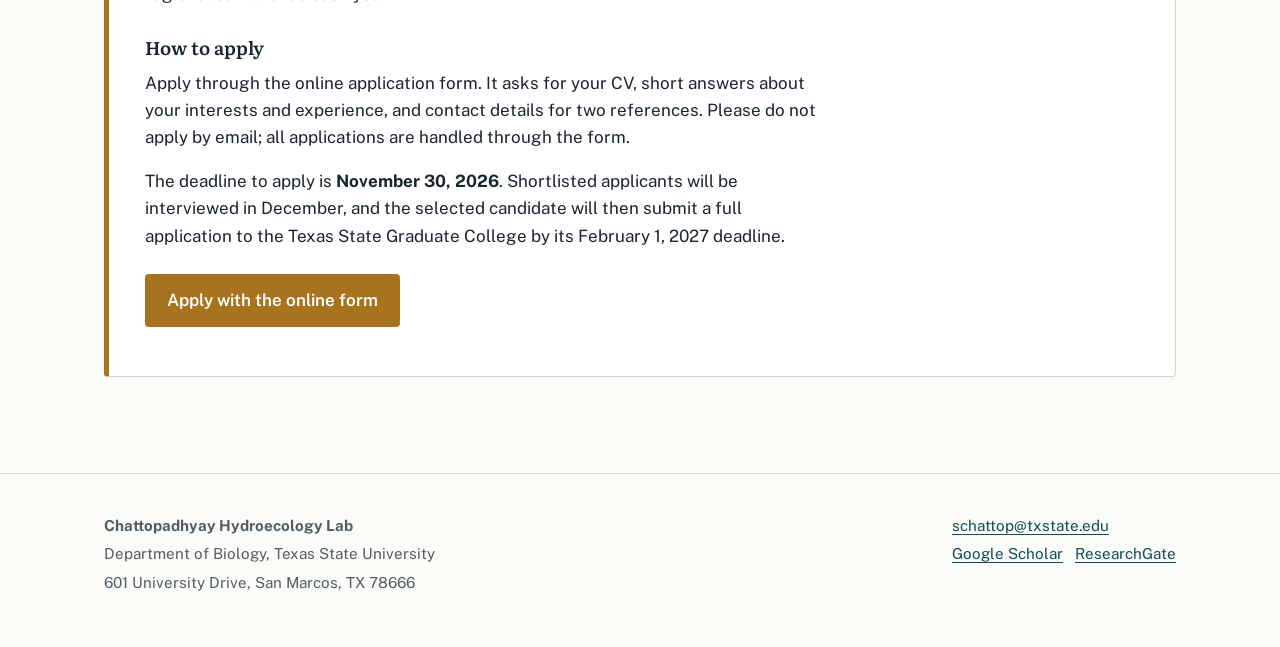
==== commit d196b7f0: "Set PhD application deadline to Nov 30, 2026 Co-Authored-By: Claude Opus 5.5 <noreply@anthropic.com>" ====
--- a/join.html
+++ b/join.html
@@ -41,7 +41,7 @@
       <div><dt>Funding</dt><dd>4.5 years</dd></div>
       <div><dt>Degree</dt><dd>PhD in Integrative and Applied Biology</dd></div>
       <div><dt>Background</dt><dd>MS degree preferred</dd></div>
-      <div><dt>Review begins</dt><dd>December 1, 2026</dd></div>
+      <div><dt>Apply by</dt><dd>November 30, 2026</dd></div>
     </dl>
     <div class="prose">
       <p>The student's research will focus on how hydrologic variability, climate change and human activities shape river and stream ecosystems. Fieldwork will likely center on rivers of the Texas Hill Country.</p>
@@ -58,7 +58,7 @@
       <p>Mentoring undergraduate researchers, being a collaborative member of the group and taking part in Biology Department activities. The student will teach as a teaching assistant for 4 semesters. Funds are available to attend one national and one regional conference each year.</p>
       <h3>How to apply</h3>
       <p>Apply through the online application form. It asks for your CV, short answers about your interests and experience, and contact details for two references. Please do not apply by email; all applications are handled through the form.</p>
-      <p>Review of applications begins December 1, 2026, and continues until the position is filled.</p>
+      <p>The deadline to apply is <strong>November 30, 2026</strong>. Shortlisted applicants will be interviewed in December, and the selected candidate will then submit a full application to the Texas State Graduate College by its February 1, 2027 deadline.</p>
       <p style="margin-top:24px"><a class="button" href="https://forms.gle/Pwr1TUGtZWYrvX5DA">Apply with the online form</a></p>
     </div>
   </article>
